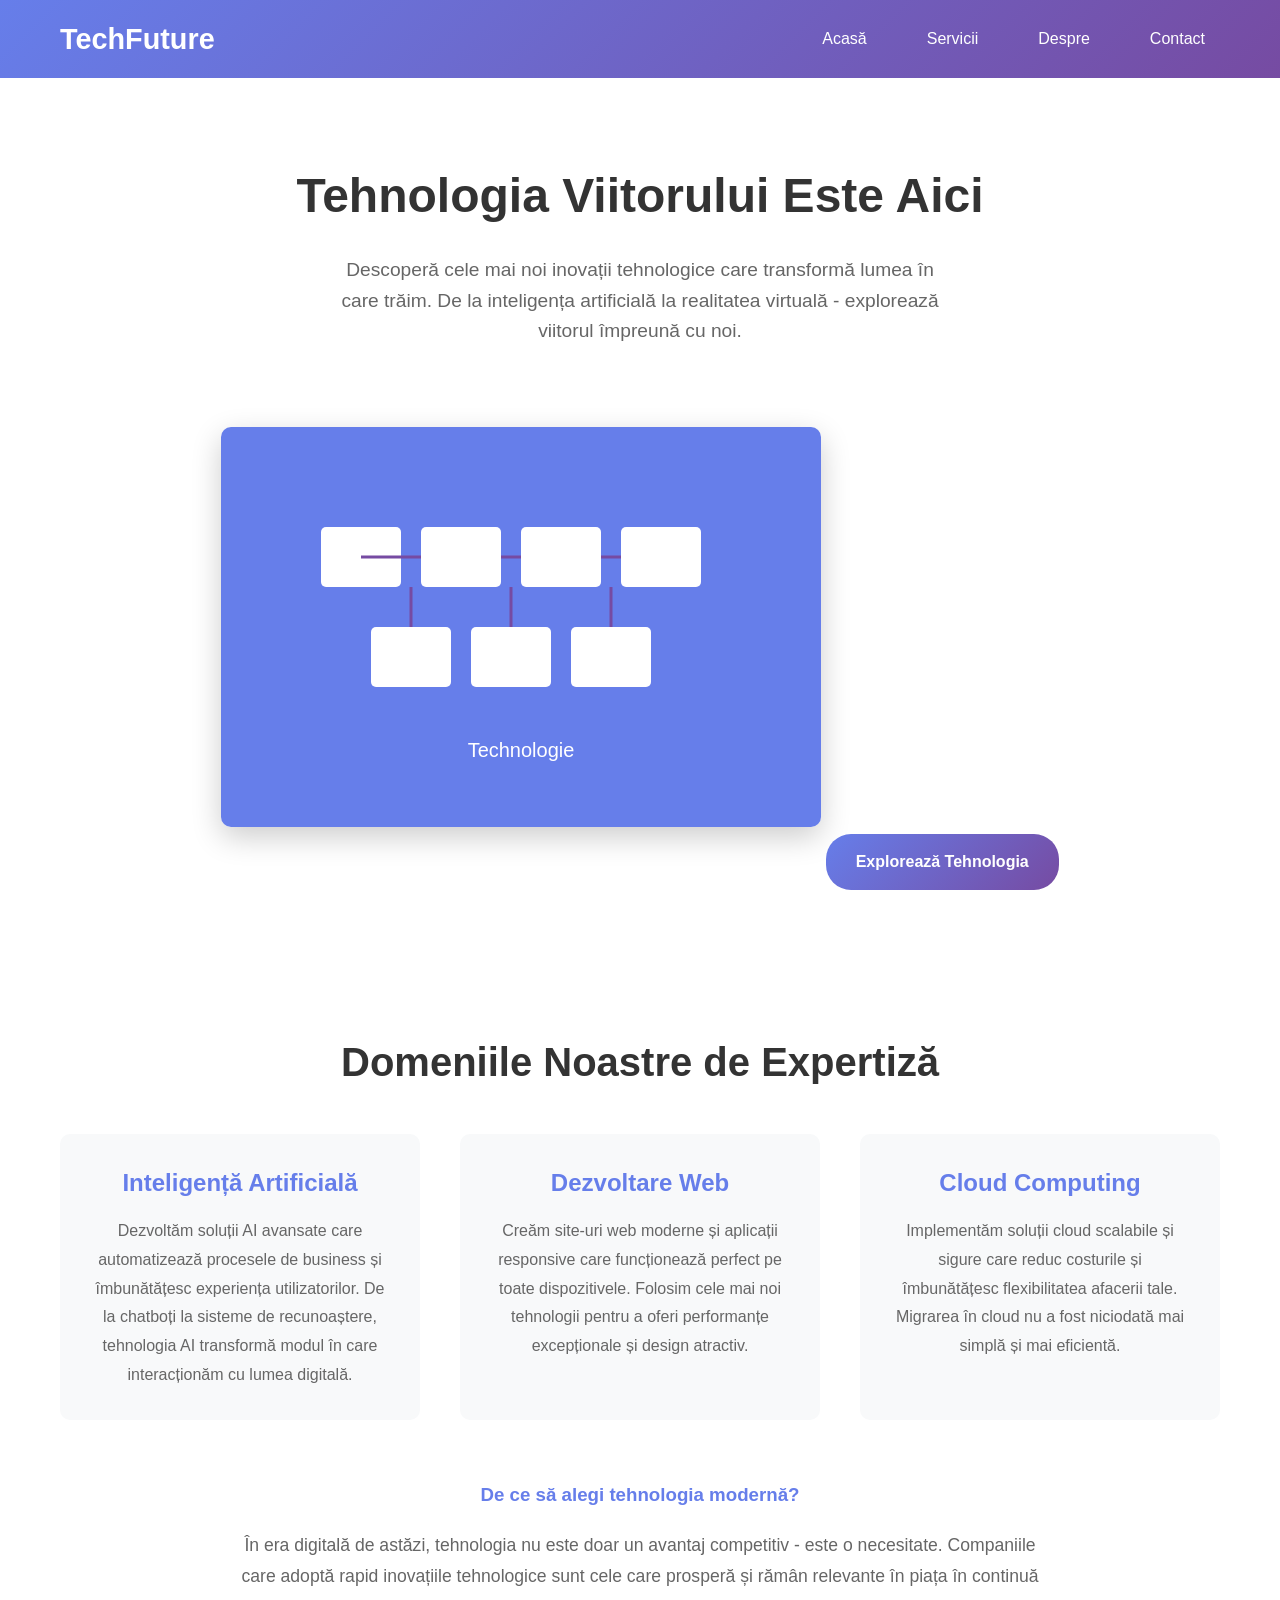
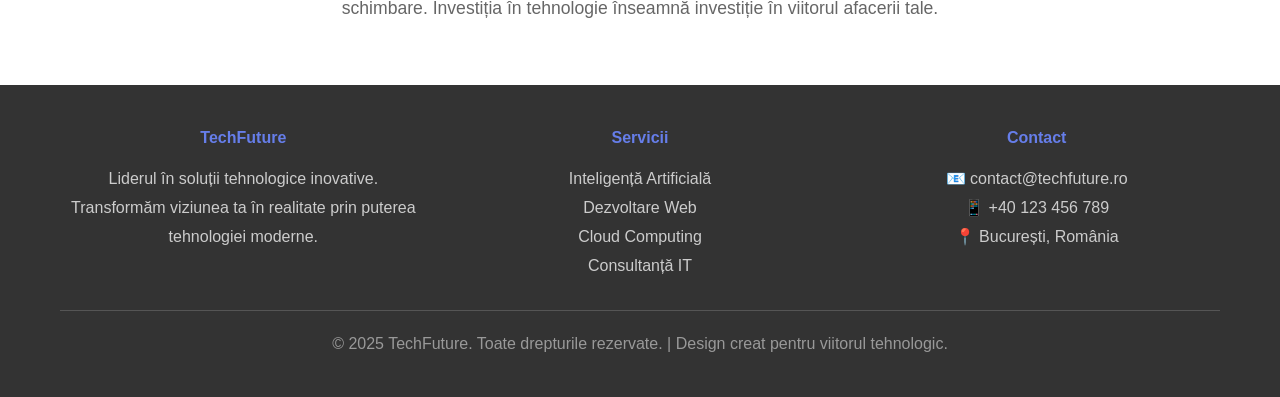
==== landing page/index.html @ b6ac2e97 "Add files via upload" ====
<!DOCTYPE html>
<html lang="ro">
<head>
    <meta charset="UTF-8">
    <meta name="viewport" content="width=device-width, initial-scale=1.0">
    <title>TechFuture - Tehnologie pentru Viitor</title>
    <link rel="stylesheet" href="css/style.css">
</head>
<body>
    <!-- Header cu Navigare -->
    <header>
        <div class="container">
            <nav>
                <a href="#" class="logo">TechFuture</a>
                <ul class="nav-links">
                    <li><a href="#acasa">Acasă</a></li>
                    <li><a href="#servicii">Servicii</a></li>
                    <li><a href="#despre">Despre</a></li>
                    <li><a href="#contact">Contact</a></li>
                </ul>
            </nav>
        </div>
    </header>

    <!-- Secțiunea Hero -->
    <section class="hero">
        <div class="container">
            <h1>Tehnologia Viitorului Este Aici</h1>
            <p>Descoperă cele mai noi inovații tehnologice care transformă lumea în care trăim. De la inteligența artificială la realitatea virtuală - explorează viitorul împreună cu noi.</p>
            
            <!-- Imagine tehnologie -->
            <img src="data:image/svg+xml,%3Csvg xmlns='http://www.w3.org/2000/svg' width='600' height='400' viewBox='0 0 600 400'%3E%3Crect width='600' height='400' fill='%23667eea'/%3E%3Cg transform='translate(50,50)'%3E%3Crect x='50' y='50' width='80' height='60' fill='%23fff' rx='5'/%3E%3Crect x='150' y='50' width='80' height='60' fill='%23fff' rx='5'/%3E%3Crect x='250' y='50' width='80' height='60' fill='%23fff' rx='5'/%3E%3Crect x='350' y='50' width='80' height='60' fill='%23fff' rx='5'/%3E%3Crect x='100' y='150' width='80' height='60' fill='%23fff' rx='5'/%3E%3Crect x='200' y='150' width='80' height='60' fill='%23fff' rx='5'/%3E%3Crect x='300' y='150' width='80' height='60' fill='%23fff' rx='5'/%3E%3Cline x1='90' y1='80' x2='150' y2='80' stroke='%23764ba2' stroke-width='3'/%3E%3Cline x1='230' y1='80' x2='250' y2='80' stroke='%23764ba2' stroke-width='3'/%3E%3Cline x1='330' y1='80' x2='350' y2='80' stroke='%23764ba2' stroke-width='3'/%3E%3Cline x1='140' y1='110' x2='140' y2='150' stroke='%23764ba2' stroke-width='3'/%3E%3Cline x1='240' y1='110' x2='240' y2='150' stroke='%23764ba2' stroke-width='3'/%3E%3Cline x1='340' y1='110' x2='340' y2='150' stroke='%23764ba2' stroke-width='3'/%3E%3Ctext x='250' y='280' text-anchor='middle' fill='%23fff' font-size='20' font-family='Arial'%3ETechnologie%3C/text%3E%3C/g%3E%3C/svg%3E" alt="Rețea tehnologică" class="tech-image">
            
            <a href="#servicii" class="cta-button">Explorează Tehnologia</a>
        </div>
    </section>

    <!-- Secțiunea de Conținut -->
    <section class="content" id="servicii">
        <div class="container">
            <h2 style="text-align: center; font-size: 2.5rem; margin-bottom: 20px; color: #333;">Domeniile Noastre de Expertiză</h2>
            
            <div class="content-grid">
                <div class="feature">
                    <h3>Inteligență Artificială</h3>
                    <p>Dezvoltăm soluții AI avansate care automatizează procesele de business și îmbunătățesc experiența utilizatorilor. De la chatboți la sisteme de recunoaștere, tehnologia AI transformă modul în care interacționăm cu lumea digitală.</p>
                </div>
                
                <div class="feature">
                    <h3>Dezvoltare Web</h3>
                    <p>Creăm site-uri web moderne și aplicații responsive care funcționează perfect pe toate dispozitivele. Folosim cele mai noi tehnologii pentru a oferi performanțe excepționale și design atractiv.</p>
                </div>
                
                <div class="feature">
                    <h3>Cloud Computing</h3>
                    <p>Implementăm soluții cloud scalabile și sigure care reduc costurile și îmbunătățesc flexibilitatea afacerii tale. Migrarea în cloud nu a fost niciodată mai simplă și mai eficientă.</p>
                </div>
            </div>

            <div style="text-align: center; margin-top: 60px;">
                <h3 style="color: #667eea; margin-bottom: 20px;">De ce să alegi tehnologia modernă?</h3>
                <p style="max-width: 800px; margin: 0 auto; font-size: 1.1rem; color: #666; line-height: 1.8;">
                    În era digitală de astăzi, tehnologia nu este doar un avantaj competitiv - este o necesitate. 
                    Companiile care adoptă rapid inovațiile tehnologice sunt cele care prosperă și rămân relevante 
                    în piața în continuă schimbare. Investiția în tehnologie înseamnă investiție în viitorul afacerii tale.
                </p>
            </div>
        </div>
    </section>

    <!-- Footer -->
    <footer id="contact">
        <div class="container">
            <div class="footer-content">
                <div class="footer-section">
                    <h4>TechFuture</h4>
                    <p>Liderul în soluții tehnologice inovative. Transformăm viziunea ta în realitate prin puterea tehnologiei moderne.</p>
                </div>
                
                <div class="footer-section">
                    <h4>Servicii</h4>
                    <p><a href="#">Inteligență Artificială</a></p>
                    <p><a href="#">Dezvoltare Web</a></p>
                    <p><a href="#">Cloud Computing</a></p>
                    <p><a href="#">Consultanță IT</a></p>
                </div>
                
                <div class="footer-section">
                    <h4>Contact</h4>
                    <p>📧 contact@techfuture.ro</p>
                    <p>📱 +40 123 456 789</p>
                    <p>📍 București, România</p>
                </div>
            </div>
            
            <div class="footer-bottom">
                <p>&copy; 2025 TechFuture. Toate drepturile rezervate. | Design creat pentru viitorul tehnologic.</p>
            </div>
        </div>
    </footer>
</body>
</html>
---- landing page/css/style.css ----
* {
            margin: 0;
            padding: 0;
            box-sizing: border-box;
        }

        body {
            font-family: Arial, sans-serif;
            line-height: 1.6;
            color: #333;
            background-color: #f4f4f4;
        }

        /* Header și Navigare */
        header {
            background: linear-gradient(135deg, #667eea 0%, #764ba2 100%);
            color: white;
            padding: 1rem 0;
            position: sticky;
            top: 0;
            z-index: 100;
        }

        .container {
            max-width: 1200px;
            margin: 0 auto;
            padding: 0 20px;
        }

        nav {
            display: flex;
            justify-content: space-between;
            align-items: center;
        }

        .logo {
            font-size: 1.8rem;
            font-weight: bold;
            color: white;
            text-decoration: none;
        }

        .nav-links {
            display: flex;
            list-style: none;
            gap: 30px;
        }

        .nav-links a {
            color: white;
            text-decoration: none;
            padding: 10px 15px;
            border-radius: 5px;
            transition: background-color 0.3s;
        }

        .nav-links a:hover {
            background-color: rgba(255, 255, 255, 0.2);
        }

        /* Secțiunea principală */
        .hero {
            background: white;
            padding: 80px 0;
            text-align: center;
        }

        .hero h1 {
            font-size: 3rem;
            margin-bottom: 20px;
            color: #333;
        }

        .hero p {
            font-size: 1.2rem;
            margin-bottom: 40px;
            color: #666;
            max-width: 600px;
            margin-left: auto;
            margin-right: auto;
        }

        .tech-image {
            max-width: 100%;
            height: auto;
            border-radius: 10px;
            box-shadow: 0 10px 30px rgba(0, 0, 0, 0.2);
            margin: 40px 0;
        }

        /* Secțiunea de conținut */
        .content {
            background: white;
            padding: 60px 0;
        }

        .content-grid {
            display: grid;
            grid-template-columns: repeat(auto-fit, minmax(300px, 1fr));
            gap: 40px;
            margin-top: 40px;
        }

        .feature {
            background: #f8f9fa;
            padding: 30px;
            border-radius: 10px;
            text-align: center;
            transition: transform 0.3s;
        }

        .feature:hover {
            transform: translateY(-5px);
        }

        .feature h3 {
            color: #667eea;
            margin-bottom: 15px;
            font-size: 1.5rem;
        }

        .feature p {
            color: #666;
            line-height: 1.8;
        }

        /* Buton CTA */
        .cta-button {
            display: inline-block;
            background: linear-gradient(135deg, #667eea 0%, #764ba2 100%);
            color: white;
            padding: 15px 30px;
            text-decoration: none;
            border-radius: 25px;
            font-weight: bold;
            margin-top: 30px;
            transition: transform 0.3s;
        }

        .cta-button:hover {
            transform: translateY(-2px);
            box-shadow: 0 10px 20px rgba(0, 0, 0, 0.2);
        }

        /* Footer */
        footer {
            background: #333;
            color: white;
            text-align: center;
            padding: 40px 0;
        }

        .footer-content {
            display: grid;
            grid-template-columns: repeat(auto-fit, minmax(250px, 1fr));
            gap: 30px;
            margin-bottom: 30px;
        }

        .footer-section h4 {
            margin-bottom: 15px;
            color: #667eea;
        }

        .footer-section p, 
        .footer-section a {
            color: #ccc;
            text-decoration: none;
            line-height: 1.8;
        }

        .footer-section a:hover {
            color: white;
        }

        .footer-bottom {
            border-top: 1px solid #555;
            padding-top: 20px;
            color: #999;
        }

        /* Responsiv pentru mobile */
        @media (max-width: 768px) {
            .nav-links {
                gap: 15px;
            }

            .hero h1 {
                font-size: 2rem;
            }

            .hero p {
                font-size: 1rem;
            }

            .nav-links a {
                padding: 8px 10px;
                font-size: 0.9rem;
            }
        }
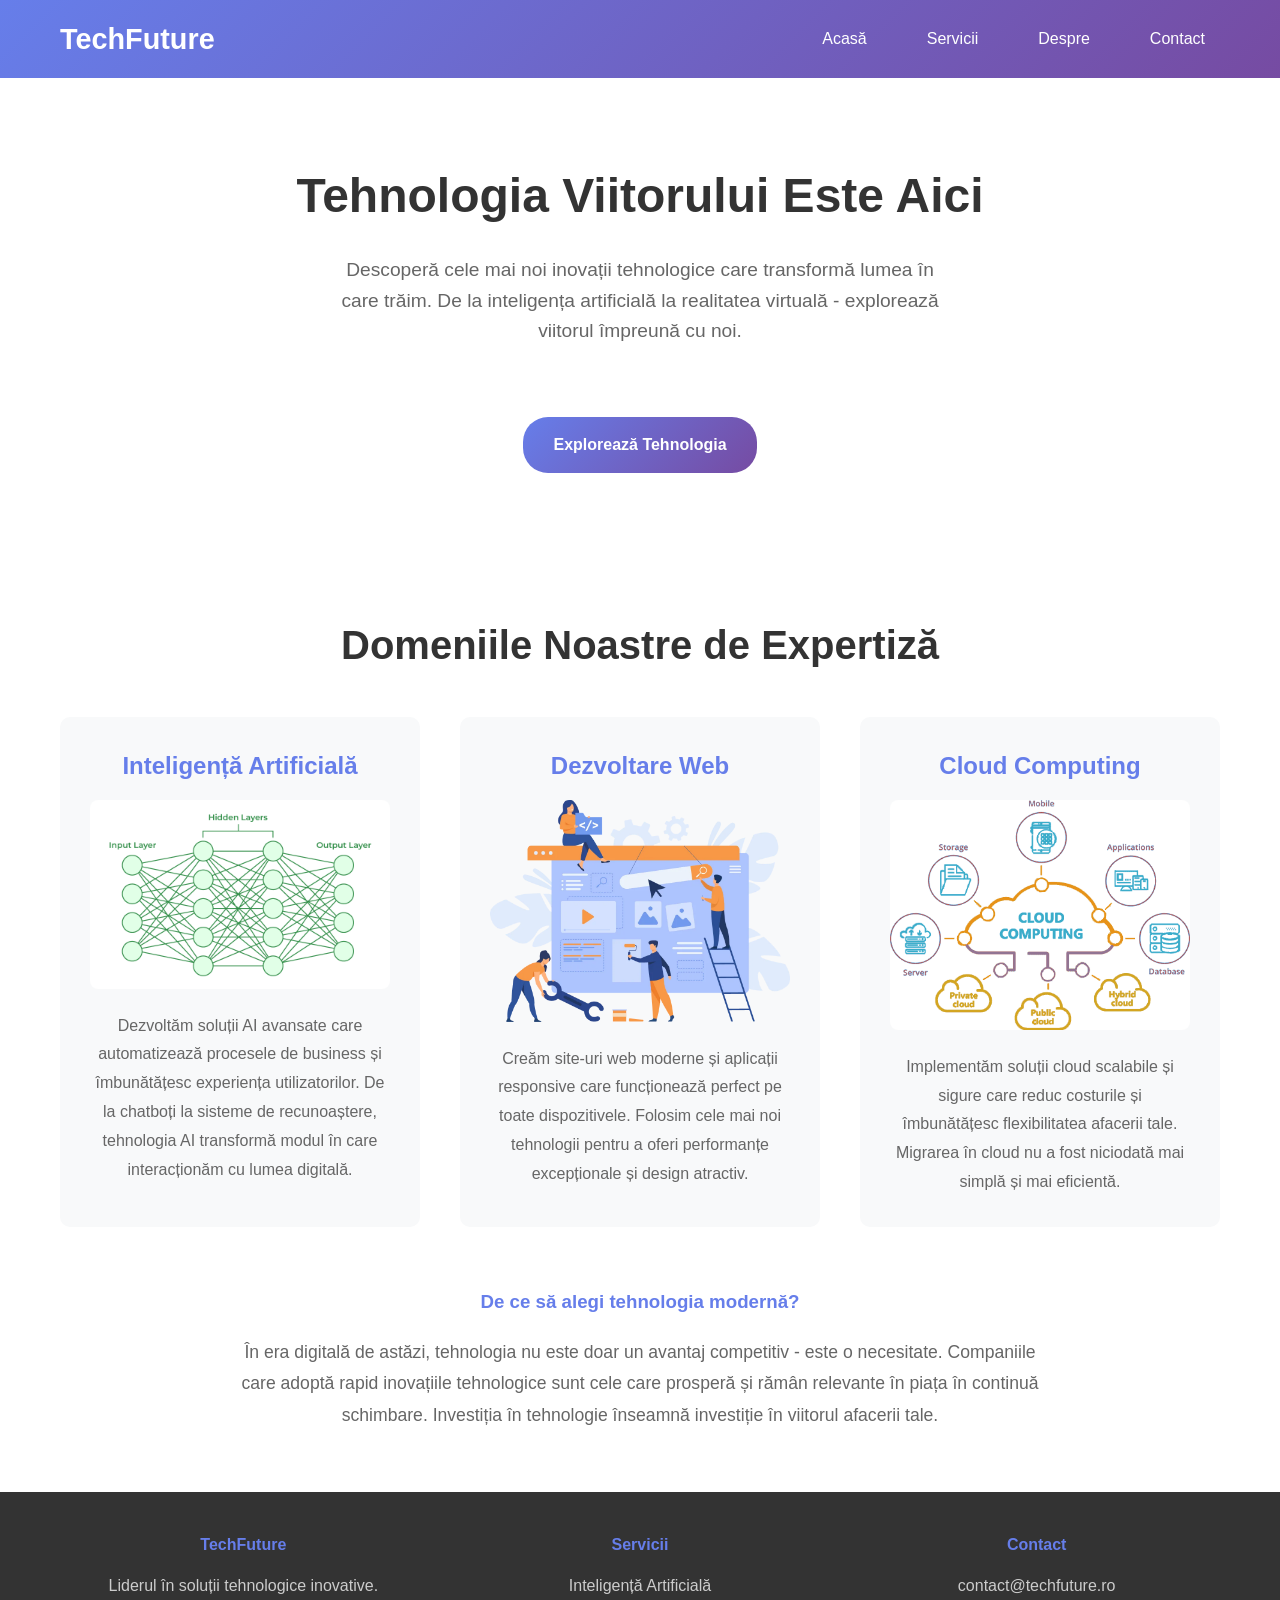
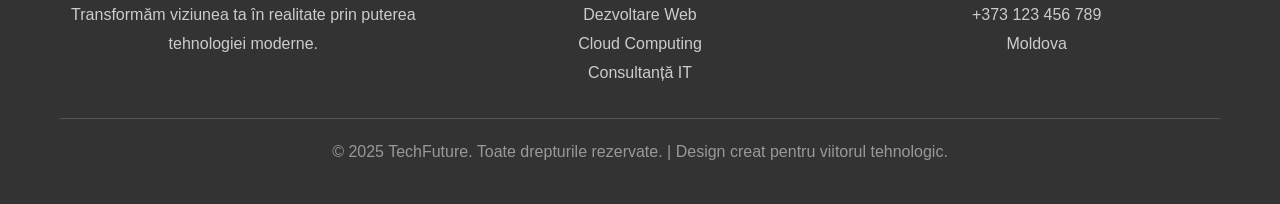
==== commit 1397f693: "first commit" ====
--- a/landing page/index.html
+++ b/landing page/index.html
@@ -29,7 +29,7 @@
             <p>Descoperă cele mai noi inovații tehnologice care transformă lumea în care trăim. De la inteligența artificială la realitatea virtuală - explorează viitorul împreună cu noi.</p>
             
             <!-- Imagine tehnologie -->
-            <img src="data:image/svg+xml,%3Csvg xmlns='http://www.w3.org/2000/svg' width='600' height='400' viewBox='0 0 600 400'%3E%3Crect width='600' height='400' fill='%23667eea'/%3E%3Cg transform='translate(50,50)'%3E%3Crect x='50' y='50' width='80' height='60' fill='%23fff' rx='5'/%3E%3Crect x='150' y='50' width='80' height='60' fill='%23fff' rx='5'/%3E%3Crect x='250' y='50' width='80' height='60' fill='%23fff' rx='5'/%3E%3Crect x='350' y='50' width='80' height='60' fill='%23fff' rx='5'/%3E%3Crect x='100' y='150' width='80' height='60' fill='%23fff' rx='5'/%3E%3Crect x='200' y='150' width='80' height='60' fill='%23fff' rx='5'/%3E%3Crect x='300' y='150' width='80' height='60' fill='%23fff' rx='5'/%3E%3Cline x1='90' y1='80' x2='150' y2='80' stroke='%23764ba2' stroke-width='3'/%3E%3Cline x1='230' y1='80' x2='250' y2='80' stroke='%23764ba2' stroke-width='3'/%3E%3Cline x1='330' y1='80' x2='350' y2='80' stroke='%23764ba2' stroke-width='3'/%3E%3Cline x1='140' y1='110' x2='140' y2='150' stroke='%23764ba2' stroke-width='3'/%3E%3Cline x1='240' y1='110' x2='240' y2='150' stroke='%23764ba2' stroke-width='3'/%3E%3Cline x1='340' y1='110' x2='340' y2='150' stroke='%23764ba2' stroke-width='3'/%3E%3Ctext x='250' y='280' text-anchor='middle' fill='%23fff' font-size='20' font-family='Arial'%3ETechnologie%3C/text%3E%3C/g%3E%3C/svg%3E" alt="Rețea tehnologică" class="tech-image">
+            
             
             <a href="#servicii" class="cta-button">Explorează Tehnologia</a>
         </div>
@@ -43,16 +43,19 @@
             <div class="content-grid">
                 <div class="feature">
                     <h3>Inteligență Artificială</h3>
+                    <img src="img/gpt.png" alt="Inteligență Artificială" style="width:100%; height:auto; border-radius: 8px; margin-bottom: 15px;">
                     <p>Dezvoltăm soluții AI avansate care automatizează procesele de business și îmbunătățesc experiența utilizatorilor. De la chatboți la sisteme de recunoaștere, tehnologia AI transformă modul în care interacționăm cu lumea digitală.</p>
                 </div>
                 
                 <div class="feature">
                     <h3>Dezvoltare Web</h3>
+                    <img src="img/web.webp" alt="Dezvoltare Web" style="width:100%; height:auto; border-radius: 8px; margin-bottom: 15px;">
                     <p>Creăm site-uri web moderne și aplicații responsive care funcționează perfect pe toate dispozitivele. Folosim cele mai noi tehnologii pentru a oferi performanțe excepționale și design atractiv.</p>
                 </div>
                 
                 <div class="feature">
                     <h3>Cloud Computing</h3>
+                    <img src="img/cld.png" alt="Cloud Computing" style="width:100%; height:auto; border-radius: 8px; margin-bottom: 15px;">
                     <p>Implementăm soluții cloud scalabile și sigure care reduc costurile și îmbunătățesc flexibilitatea afacerii tale. Migrarea în cloud nu a fost niciodată mai simplă și mai eficientă.</p>
                 </div>
             </div>
@@ -79,17 +82,17 @@
                 
                 <div class="footer-section">
                     <h4>Servicii</h4>
-                    <p><a href="#">Inteligență Artificială</a></p>
-                    <p><a href="#">Dezvoltare Web</a></p>
-                    <p><a href="#">Cloud Computing</a></p>
-                    <p><a href="#">Consultanță IT</a></p>
+                    <p><a>Inteligență Artificială</a></p>
+                    <p><a>Dezvoltare Web</a></p>
+                    <p><a>Cloud Computing</a></p>
+                    <p><a>Consultanță IT</a></p>
                 </div>
                 
                 <div class="footer-section">
                     <h4>Contact</h4>
-                    <p>📧 contact@techfuture.ro</p>
-                    <p>📱 +40 123 456 789</p>
-                    <p>📍 București, România</p>
+                    <p>contact@techfuture.ro</p>
+                    <p>+373 123 456 789</p>
+                    <p>Moldova</p>
                 </div>
             </div>
             
--- a/landing page/css/style.css
+++ b/landing page/css/style.css
@@ -56,6 +56,7 @@
 
         .nav-links a:hover {
             background-color: rgba(255, 255, 255, 0.2);
+            color: #bbc8ff;
         }
 
         /* Secțiunea principală */
@@ -139,6 +140,7 @@
 
         .cta-button:hover {
             transform: translateY(-2px);
+            transition: 0.5s;
             box-shadow: 0 10px 20px rgba(0, 0, 0, 0.2);
         }
 
@@ -168,33 +170,9 @@
             text-decoration: none;
             line-height: 1.8;
         }
-
-        .footer-section a:hover {
-            color: white;
-        }
-
+        
         .footer-bottom {
             border-top: 1px solid #555;
             padding-top: 20px;
             color: #999;
-        }
-
-        /* Responsiv pentru mobile */
-        @media (max-width: 768px) {
-            .nav-links {
-                gap: 15px;
-            }
-
-            .hero h1 {
-                font-size: 2rem;
-            }
-
-            .hero p {
-                font-size: 1rem;
-            }
-
-            .nav-links a {
-                padding: 8px 10px;
-                font-size: 0.9rem;
-            }
         }
